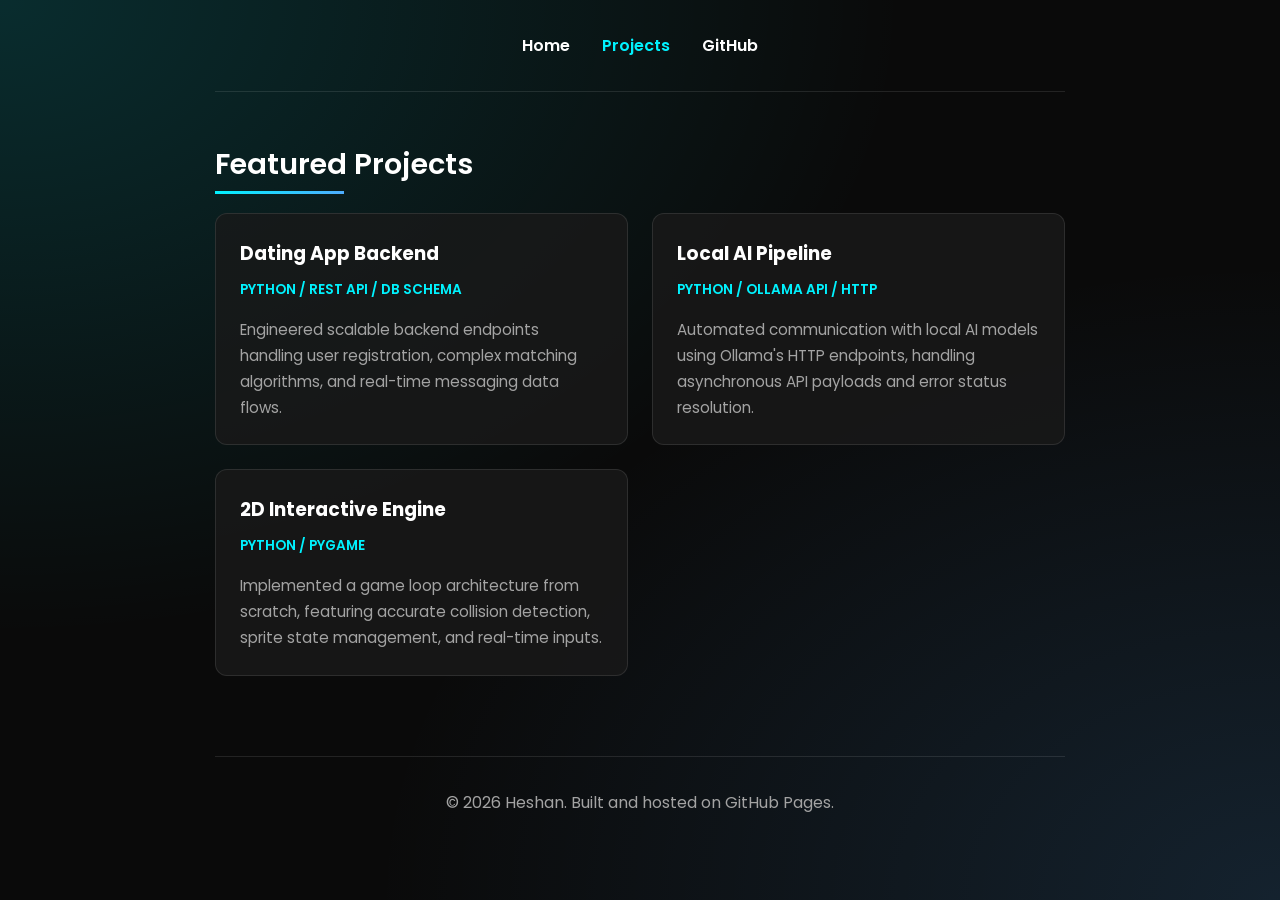
==== projects.html @ e976f36d "page update - add multi pages" ====
<!DOCTYPE html>
<html lang="en">
<head>
  <meta charset="UTF-8">
  <meta name="viewport" content="width=device-width, initial-scale=1.0">
  <title>Heshan | Projects</title>
  <link href="https://fonts.googleapis.com/css2?family=Poppins:wght@300;400;600;800&display=swap" rel="stylesheet">
  <link rel="stylesheet" href="style.css">
</head>
<body>
<div class="container">
  <nav>
    <a href="index.html">Home</a>
    <a href="projects.html" class="active">Projects</a>
    <a href="https://github.com/heshanbandara" target="_blank">GitHub</a>
  </nav>

  <section>
    <h2>Featured Projects</h2>
    <div class="project-grid">

      <div class="project-card">
        <h3 style="margin-bottom: 0.5rem;">Dating App Backend</h3>
        <div class="project-tech">PYTHON / REST API / DB SCHEMA</div>
        <p style="color: var(--text-muted); font-size: 0.95rem;">
          Engineered scalable backend endpoints handling user registration, complex matching algorithms, and real-time messaging data flows.
        </p>
      </div>

      <div class="project-card">
        <h3 style="margin-bottom: 0.5rem;">Local AI Pipeline</h3>
        <div class="project-tech">PYTHON / OLLAMA API / HTTP</div>
        <p style="color: var(--text-muted); font-size: 0.95rem;">
          Automated communication with local AI models using Ollama's HTTP endpoints, handling asynchronous API payloads and error status resolution.
        </p>
      </div>

      <div class="project-card">
        <h3 style="margin-bottom: 0.5rem;">2D Interactive Engine</h3>
        <div class="project-tech">PYTHON / PYGAME</div>
        <p style="color: var(--text-muted); font-size: 0.95rem;">
          Implemented a game loop architecture from scratch, featuring accurate collision detection, sprite state management, and real-time inputs.
        </p>
      </div>

    </div>
  </section>

  <footer>
    <p>&copy; 2026 Heshan. Built and hosted on GitHub Pages.</p>
  </footer>
</div>
</body>
</html>
---- style.css ----
:root {
    --bg-dark: #0a0a0a;
    --card-bg: rgba(25, 25, 25, 0.8);
    --text-main: #ffffff;
    --text-muted: #a3a3a3;
    --primary-gradient: linear-gradient(135deg, #00f2fe 0%, #4facfe 100%);
    --accent-color: #00f2fe;
    --border-color: rgba(255, 255, 255, 0.1);
}

* {
    box-sizing: border-box;
    margin: 0;
    padding: 0;
    font-family: 'Poppins', sans-serif;
}

body {
    background-color: var(--bg-dark);
    background-image:
            radial-gradient(at 0% 0%, rgba(0, 242, 254, 0.15) 0px, transparent 50%),
            radial-gradient(at 100% 100%, rgba(79, 172, 254, 0.15) 0px, transparent 50%);
    background-attachment: fixed;
    color: var(--text-main);
    line-height: 1.7;
    padding: 0 1rem;
}

/* Navigation Bar */
nav {
    display: flex;
    justify-content: center;
    gap: 2rem;
    padding: 2rem 0;
    border-bottom: 1px solid var(--border-color);
    margin-bottom: 3rem;
}

nav a {
    color: var(--text-main);
    text-decoration: none;
    font-weight: 600;
    transition: color 0.3s ease;
}

nav a:hover, nav a.active {
    color: var(--accent-color);
}

.container {
    max-width: 850px;
    margin: 0 auto;
    animation: fadeIn 1s ease-out;
}

@keyframes fadeIn {
    from { opacity: 0; transform: translateY(20px); }
    to { opacity: 1; transform: translateY(0); }
}

header h1 {
    font-size: 3.5rem;
    font-weight: 800;
    background: var(--primary-gradient);
    -webkit-background-clip: text;
    -webkit-text-fill-color: transparent;
    margin-bottom: 0.5rem;
}

header p.tagline {
    font-size: 1.2rem;
    color: var(--text-muted);
    margin-bottom: 1.5rem;
}

h2 {
    font-size: 1.8rem;
    margin-bottom: 1.5rem;
    font-weight: 600;
    display: inline-block;
    position: relative;
}

h2::after {
    content: '';
    position: absolute;
    width: 50%;
    height: 3px;
    bottom: -5px;
    left: 0;
    background: var(--primary-gradient);
}

/* Project Cards */
.project-grid {
    display: grid;
    grid-template-columns: repeat(auto-fit, minmax(300px, 1fr));
    gap: 1.5rem;
}

.project-card {
    background: var(--card-bg);
    border: 1px solid var(--border-color);
    border-radius: 12px;
    padding: 1.5rem;
    transition: all 0.4s ease;
}

.project-card:hover {
    transform: translateY(-10px);
    border-color: var(--accent-color);
    box-shadow: 0 10px 30px rgba(0, 0, 0, 0.5), 0 0 15px rgba(0, 242, 254, 0.1);
}

.project-tech {
    font-size: 0.85rem;
    color: var(--accent-color);
    margin-bottom: 1rem;
    font-weight: 600;
}

footer {
    text-align: center;
    margin-top: 5rem;
    padding: 2rem 0;
    border-top: 1px solid var(--border-color);
    color: var(--text-muted);
}
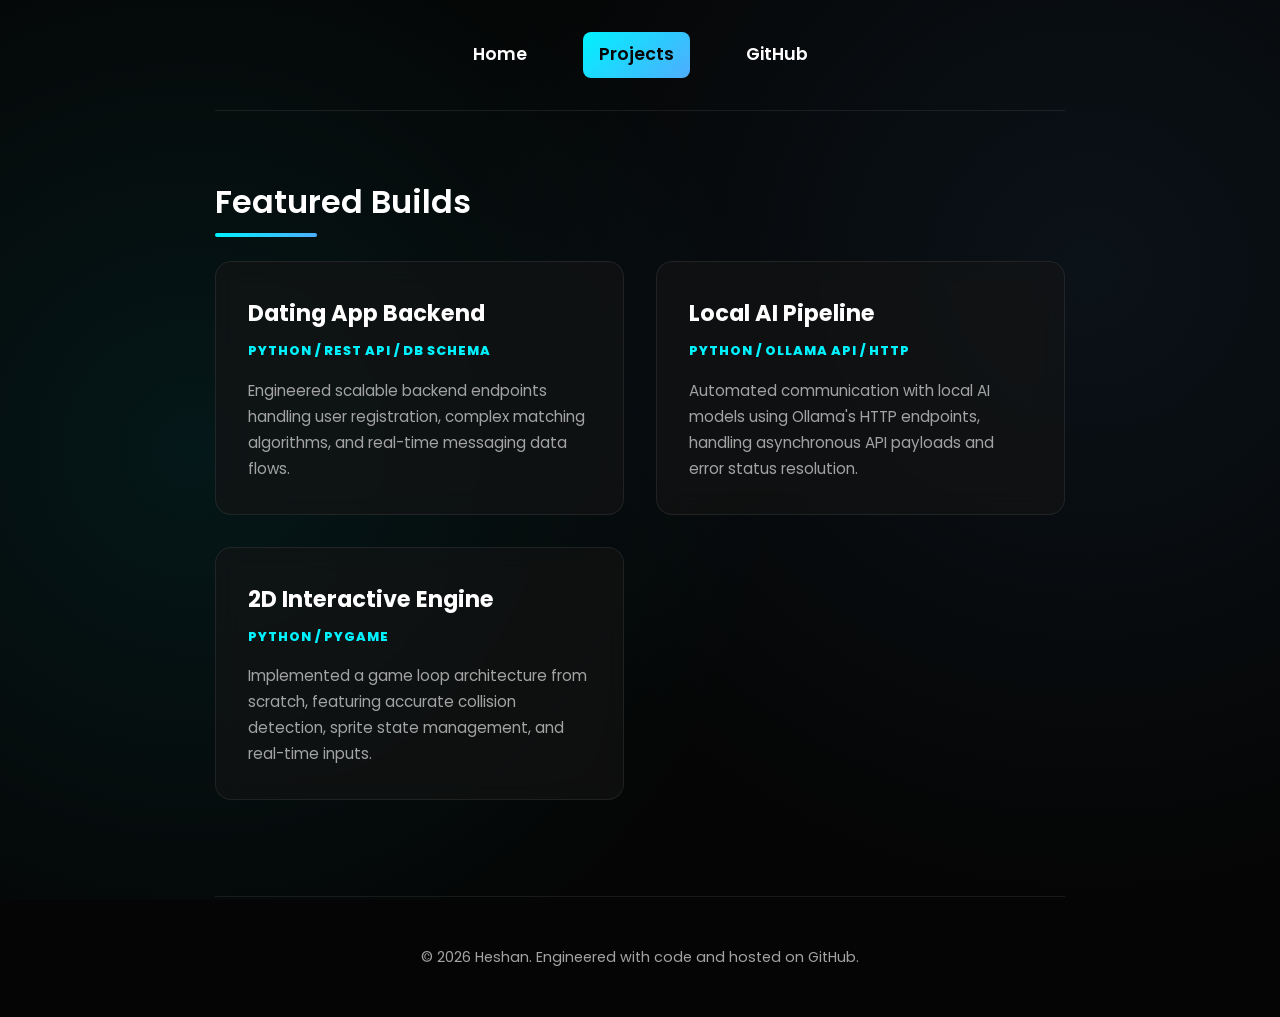
==== commit d184dcbc: "add loading animation" ====
--- a/projects.html
+++ b/projects.html
@@ -8,35 +8,58 @@
   <link rel="stylesheet" href="style.css">
 </head>
 <body>
+
+<!-- Loading Screen -->
+<div id="loader-wrapper">
+  <div class="loader"></div>
+</div>
+
 <div class="container">
-  <nav>
+  <!-- YOUR EXISTING NAV, HEADER, SECTION, ETC. STAY EXACTLY THE SAME HERE -->
+</div>
+
+<!-- Put this right before the closing </body> tag -->
+<script>
+  // Wait for the page to fully load
+  window.addEventListener('load', function() {
+    const loader = document.getElementById('loader-wrapper');
+    // Adding a 0.5s delay so the animation finishes nicely before fading out
+    setTimeout(() => {
+      loader.classList.add('loader-hidden');
+    }, 500);
+  });
+</script>
+
+
+<div class="container">
+  <nav class="animate-up">
     <a href="index.html">Home</a>
     <a href="projects.html" class="active">Projects</a>
     <a href="https://github.com/heshanbandara" target="_blank">GitHub</a>
   </nav>
 
   <section>
-    <h2>Featured Projects</h2>
+    <h2 class="animate-up" style="animation-delay: 0.2s;">Featured Builds</h2>
     <div class="project-grid">
 
-      <div class="project-card">
-        <h3 style="margin-bottom: 0.5rem;">Dating App Backend</h3>
+      <div class="project-card animate-up" style="animation-delay: 0.3s;">
+        <h3 style="margin-bottom: 0.5rem; font-size: 1.4rem;">Dating App Backend</h3>
         <div class="project-tech">PYTHON / REST API / DB SCHEMA</div>
         <p style="color: var(--text-muted); font-size: 0.95rem;">
           Engineered scalable backend endpoints handling user registration, complex matching algorithms, and real-time messaging data flows.
         </p>
       </div>
 
-      <div class="project-card">
-        <h3 style="margin-bottom: 0.5rem;">Local AI Pipeline</h3>
+      <div class="project-card animate-up" style="animation-delay: 0.5s;">
+        <h3 style="margin-bottom: 0.5rem; font-size: 1.4rem;">Local AI Pipeline</h3>
         <div class="project-tech">PYTHON / OLLAMA API / HTTP</div>
         <p style="color: var(--text-muted); font-size: 0.95rem;">
           Automated communication with local AI models using Ollama's HTTP endpoints, handling asynchronous API payloads and error status resolution.
         </p>
       </div>
 
-      <div class="project-card">
-        <h3 style="margin-bottom: 0.5rem;">2D Interactive Engine</h3>
+      <div class="project-card animate-up" style="animation-delay: 0.7s;">
+        <h3 style="margin-bottom: 0.5rem; font-size: 1.4rem;">2D Interactive Engine</h3>
         <div class="project-tech">PYTHON / PYGAME</div>
         <p style="color: var(--text-muted); font-size: 0.95rem;">
           Implemented a game loop architecture from scratch, featuring accurate collision detection, sprite state management, and real-time inputs.
@@ -46,8 +69,8 @@
     </div>
   </section>
 
-  <footer>
-    <p>&copy; 2026 Heshan. Built and hosted on GitHub Pages.</p>
+  <footer class="animate-up" style="animation-delay: 0.9s;">
+    <p>&copy; 2026 Heshan. Engineered with code and hosted on GitHub.</p>
   </footer>
 </div>
 </body>
--- a/style.css
+++ b/style.css
@@ -1,11 +1,11 @@
 :root {
-    --bg-dark: #0a0a0a;
-    --card-bg: rgba(25, 25, 25, 0.8);
+    --bg-dark: #050505;
+    --card-bg: rgba(20, 20, 20, 0.6);
     --text-main: #ffffff;
     --text-muted: #a3a3a3;
     --primary-gradient: linear-gradient(135deg, #00f2fe 0%, #4facfe 100%);
     --accent-color: #00f2fe;
-    --border-color: rgba(255, 255, 255, 0.1);
+    --border-color: rgba(255, 255, 255, 0.08);
 }
 
 * {
@@ -18,64 +18,90 @@
 body {
     background-color: var(--bg-dark);
     background-image:
-            radial-gradient(at 0% 0%, rgba(0, 242, 254, 0.15) 0px, transparent 50%),
-            radial-gradient(at 100% 100%, rgba(79, 172, 254, 0.15) 0px, transparent 50%);
+            radial-gradient(circle at 15% 50%, rgba(0, 242, 254, 0.08) 0%, transparent 50%),
+            radial-gradient(circle at 85% 30%, rgba(79, 172, 254, 0.08) 0%, transparent 50%);
     background-attachment: fixed;
     color: var(--text-main);
     line-height: 1.7;
     padding: 0 1rem;
-}
-
-/* Navigation Bar */
+    overflow-x: hidden;
+}
+
+/* Animations */
+@keyframes slideUpFade {
+    0% { opacity: 0; transform: translateY(40px); }
+    100% { opacity: 1; transform: translateY(0); }
+}
+
+@keyframes float {
+    0% { transform: translateY(0px); }
+    50% { transform: translateY(-8px); }
+    100% { transform: translateY(0px); }
+}
+
+@keyframes glowPulse {
+    0% { box-shadow: 0 0 5px rgba(0, 242, 254, 0.2); }
+    50% { box-shadow: 0 0 20px rgba(0, 242, 254, 0.6); }
+    100% { box-shadow: 0 0 5px rgba(0, 242, 254, 0.2); }
+}
+
+.container {
+    max-width: 850px;
+    margin: 0 auto;
+}
+
+/* Base slide-up class */
+.animate-up {
+    animation: slideUpFade 0.8s cubic-bezier(0.16, 1, 0.3, 1) forwards;
+    opacity: 0;
+}
+
+/* Navigation */
 nav {
     display: flex;
     justify-content: center;
-    gap: 2rem;
+    gap: 2.5rem;
     padding: 2rem 0;
     border-bottom: 1px solid var(--border-color);
-    margin-bottom: 3rem;
+    margin-bottom: 4rem;
 }
 
 nav a {
     color: var(--text-main);
     text-decoration: none;
     font-weight: 600;
-    transition: color 0.3s ease;
+    font-size: 1.1rem;
+    transition: all 0.3s ease;
+    padding: 0.5rem 1rem;
+    border-radius: 8px;
 }
 
 nav a:hover, nav a.active {
-    color: var(--accent-color);
-}
-
-.container {
-    max-width: 850px;
-    margin: 0 auto;
-    animation: fadeIn 1s ease-out;
-}
-
-@keyframes fadeIn {
-    from { opacity: 0; transform: translateY(20px); }
-    to { opacity: 1; transform: translateY(0); }
+    color: var(--bg-dark);
+    background: var(--primary-gradient);
+    animation: glowPulse 2s infinite;
 }
 
 header h1 {
-    font-size: 3.5rem;
+    font-size: 4rem;
     font-weight: 800;
     background: var(--primary-gradient);
     -webkit-background-clip: text;
     -webkit-text-fill-color: transparent;
     margin-bottom: 0.5rem;
+    letter-spacing: -1.5px;
 }
 
 header p.tagline {
-    font-size: 1.2rem;
+    font-size: 1.3rem;
     color: var(--text-muted);
-    margin-bottom: 1.5rem;
+    margin-bottom: 2rem;
+    font-weight: 300;
 }
 
 h2 {
-    font-size: 1.8rem;
-    margin-bottom: 1.5rem;
+    font-size: 2rem;
+    margin-bottom: 2rem;
     font-weight: 600;
     display: inline-block;
     position: relative;
@@ -84,45 +110,127 @@
 h2::after {
     content: '';
     position: absolute;
-    width: 50%;
-    height: 3px;
-    bottom: -5px;
+    width: 40%;
+    height: 4px;
+    bottom: -8px;
     left: 0;
     background: var(--primary-gradient);
-}
+    border-radius: 2px;
+}
+
+/* Skills Grid */
+.skills-grid {
+    display: flex;
+    flex-wrap: wrap;
+    gap: 1rem;
+    margin-top: 1rem;
+}
+
+.skill-badge {
+    background: var(--card-bg);
+    border: 1px solid var(--border-color);
+    padding: 0.8rem 1.5rem;
+    border-radius: 50px;
+    font-size: 0.95rem;
+    font-weight: 600;
+    color: var(--text-main);
+    backdrop-filter: blur(10px);
+    animation: float 4s ease-in-out infinite;
+    transition: all 0.3s ease;
+}
+
+.skill-badge:hover {
+    border-color: var(--accent-color);
+    transform: scale(1.1) !important;
+    color: var(--accent-color);
+}
+
+/* Stagger floating animations slightly */
+.skill-badge:nth-child(even) { animation-delay: 1s; }
+.skill-badge:nth-child(3n) { animation-delay: 2s; }
 
 /* Project Cards */
 .project-grid {
     display: grid;
-    grid-template-columns: repeat(auto-fit, minmax(300px, 1fr));
-    gap: 1.5rem;
+    grid-template-columns: repeat(auto-fit, minmax(320px, 1fr));
+    gap: 2rem;
 }
 
 .project-card {
     background: var(--card-bg);
     border: 1px solid var(--border-color);
-    border-radius: 12px;
-    padding: 1.5rem;
-    transition: all 0.4s ease;
+    border-radius: 16px;
+    padding: 2rem;
+    transition: all 0.4s cubic-bezier(0.175, 0.885, 0.32, 1.275);
+    backdrop-filter: blur(12px);
 }
 
 .project-card:hover {
-    transform: translateY(-10px);
+    transform: translateY(-12px) scale(1.02);
     border-color: var(--accent-color);
-    box-shadow: 0 10px 30px rgba(0, 0, 0, 0.5), 0 0 15px rgba(0, 242, 254, 0.1);
+    box-shadow: 0 15px 35px rgba(0, 0, 0, 0.6), 0 0 20px rgba(0, 242, 254, 0.15);
 }
 
 .project-tech {
-    font-size: 0.85rem;
+    font-size: 0.8rem;
     color: var(--accent-color);
     margin-bottom: 1rem;
-    font-weight: 600;
+    font-weight: 800;
+    letter-spacing: 1px;
 }
 
 footer {
     text-align: center;
-    margin-top: 5rem;
-    padding: 2rem 0;
+    margin-top: 6rem;
+    padding: 3rem 0;
     border-top: 1px solid var(--border-color);
     color: var(--text-muted);
+    font-size: 0.9rem;
+}
+/* --- Loading Screen --- */
+#loader-wrapper {
+    position: fixed;
+    top: 0;
+    left: 0;
+    width: 100vw;
+    height: 100vh;
+    background-color: var(--bg-dark);
+    display: flex;
+    justify-content: center;
+    align-items: center;
+    z-index: 9999;
+    transition: opacity 0.6s ease, visibility 0.6s ease;
+}
+
+/* High-tech double spinner */
+.loader {
+    width: 60px;
+    height: 60px;
+    border: 4px solid transparent;
+    border-top-color: #00f2fe;
+    border-bottom-color: #4facfe;
+    border-radius: 50%;
+    position: relative;
+    animation: loaderSpin 1.2s cubic-bezier(0.5, 0.1, 0.4, 0.9) infinite;
+}
+
+.loader::before {
+    content: '';
+    position: absolute;
+    top: 8px; left: 8px; right: 8px; bottom: 8px;
+    border: 3px solid transparent;
+    border-top-color: #4facfe;
+    border-radius: 50%;
+    animation: loaderSpin 2s linear infinite reverse;
+}
+
+@keyframes loaderSpin {
+    0% { transform: rotate(0deg); }
+    100% { transform: rotate(360deg); }
+}
+
+/* Class added by JavaScript to hide the loader */
+.loader-hidden {
+    opacity: 0;
+    visibility: hidden;
 }
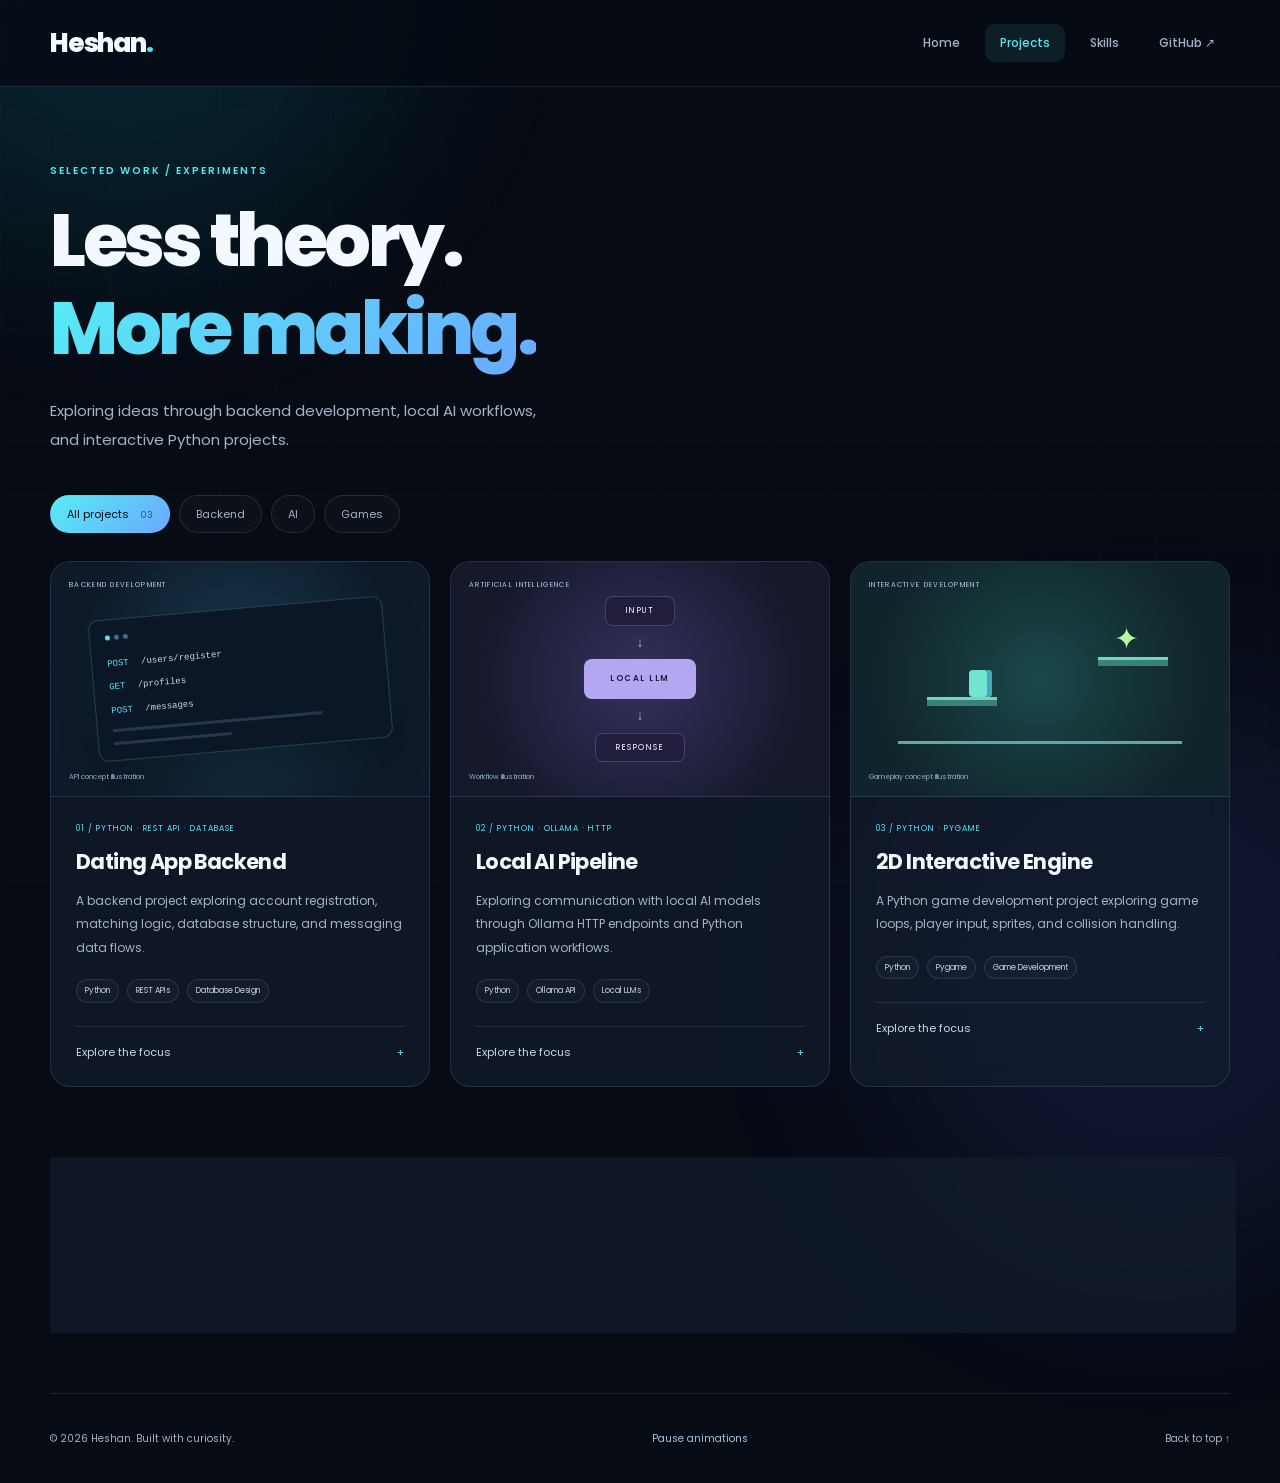
==== commit 6133da7d: "Upgrade portfolio design and animations" ====
--- a/projects.html
+++ b/projects.html
@@ -2,76 +2,264 @@
 <html lang="en">
 <head>
   <meta charset="UTF-8">
-  <meta name="viewport" content="width=device-width, initial-scale=1.0">
+  <meta name="viewport" content="width=device-width, initial-scale=1">
+  <meta
+    name="description"
+    content="Explore Heshan's backend, AI, and Python game development projects."
+  >
+  <meta name="theme-color" content="#070b14">
+
   <title>Heshan | Projects</title>
-  <link href="https://fonts.googleapis.com/css2?family=Poppins:wght@300;400;600;800&display=swap" rel="stylesheet">
-  <link rel="stylesheet" href="style.css">
+
+  <link rel="preconnect" href="https://fonts.googleapis.com">
+  <link rel="preconnect" href="https://fonts.gstatic.com" crossorigin>
+  <link
+    href="https://fonts.googleapis.com/css2?family=Poppins:wght@400;500;600;700;800&display=swap"
+    rel="stylesheet"
+  >
+
+  <link rel="stylesheet" href="style.css?v=2">
+  <script src="script.js?v=2" defer></script>
 </head>
+
 <body>
-
-<!-- Loading Screen -->
-<div id="loader-wrapper">
-  <div class="loader"></div>
-</div>
-
-<div class="container">
-  <!-- YOUR EXISTING NAV, HEADER, SECTION, ETC. STAY EXACTLY THE SAME HERE -->
-</div>
-
-<!-- Put this right before the closing </body> tag -->
-<script>
-  // Wait for the page to fully load
-  window.addEventListener('load', function() {
-    const loader = document.getElementById('loader-wrapper');
-    // Adding a 0.5s delay so the animation finishes nicely before fading out
-    setTimeout(() => {
-      loader.classList.add('loader-hidden');
-    }, 500);
-  });
-</script>
-
-
-<div class="container">
-  <nav class="animate-up">
-    <a href="index.html">Home</a>
-    <a href="projects.html" class="active">Projects</a>
-    <a href="https://github.com/heshanbandara" target="_blank">GitHub</a>
-  </nav>
-
-  <section>
-    <h2 class="animate-up" style="animation-delay: 0.2s;">Featured Builds</h2>
-    <div class="project-grid">
-
-      <div class="project-card animate-up" style="animation-delay: 0.3s;">
-        <h3 style="margin-bottom: 0.5rem; font-size: 1.4rem;">Dating App Backend</h3>
-        <div class="project-tech">PYTHON / REST API / DB SCHEMA</div>
-        <p style="color: var(--text-muted); font-size: 0.95rem;">
-          Engineered scalable backend endpoints handling user registration, complex matching algorithms, and real-time messaging data flows.
-        </p>
+  <a class="skip-link" href="#main">Skip to content</a>
+
+  <div class="ambient ambient-one" aria-hidden="true"></div>
+  <div class="ambient ambient-two" aria-hidden="true"></div>
+  <div class="scroll-progress" aria-hidden="true"></div>
+
+  <header class="site-header">
+    <div class="container nav-wrapper">
+      <a class="logo" href="index.html" aria-label="Heshan home">
+        Heshan<span>.</span>
+      </a>
+
+      <button
+        class="menu-toggle"
+        type="button"
+        aria-label="Open navigation"
+        aria-controls="main-nav"
+        aria-expanded="false"
+        hidden
+      >
+        ☰
+      </button>
+
+      <nav class="main-nav" id="main-nav" aria-label="Main navigation">
+        <a href="index.html">Home</a>
+        <a href="projects.html" aria-current="page">Projects</a>
+        <a href="index.html#skills">Skills</a>
+        <a
+          href="https://github.com/heshanbandara"
+          target="_blank"
+          rel="noopener noreferrer"
+        >
+          GitHub ↗
+        </a>
+      </nav>
+    </div>
+  </header>
+
+  <main class="container" id="main">
+    <section class="projects-header reveal">
+      <p class="eyebrow">SELECTED WORK / EXPERIMENTS</p>
+
+      <h1>
+        Less theory.<br>
+        <span class="gradient-text">More making.</span>
+      </h1>
+
+      <p class="hero-description">
+        Exploring ideas through backend development,
+        local AI workflows, and interactive Python projects.
+      </p>
+    </section>
+
+    <section class="projects-section" aria-labelledby="projects-title">
+      <h2 id="projects-title" class="sr-only">Projects</h2>
+
+      <div
+        class="project-filters reveal"
+        role="group"
+        aria-label="Filter projects"
+        hidden
+      >
+        <button type="button" data-filter="all" aria-pressed="true">
+          All projects <span>03</span>
+        </button>
+
+        <button type="button" data-filter="backend" aria-pressed="false">
+          Backend
+        </button>
+
+        <button type="button" data-filter="ai" aria-pressed="false">
+          AI
+        </button>
+
+        <button type="button" data-filter="games" aria-pressed="false">
+          Games
+        </button>
       </div>
 
-      <div class="project-card animate-up" style="animation-delay: 0.5s;">
-        <h3 style="margin-bottom: 0.5rem; font-size: 1.4rem;">Local AI Pipeline</h3>
-        <div class="project-tech">PYTHON / OLLAMA API / HTTP</div>
-        <p style="color: var(--text-muted); font-size: 0.95rem;">
-          Automated communication with local AI models using Ollama's HTTP endpoints, handling asynchronous API payloads and error status resolution.
-        </p>
+      <p class="sr-only" id="filter-status" role="status"></p>
+
+      <div class="project-grid">
+        <article class="project-card glass reveal" data-category="backend">
+          <div class="project-visual visual-backend" aria-hidden="true">
+            <span class="visual-tag">BACKEND DEVELOPMENT</span>
+
+            <div class="code-window">
+              <div class="window-dots"><i></i><i></i><i></i></div>
+              <p><span>POST</span> /users/register</p>
+              <p><span>GET</span> /profiles</p>
+              <p><span>POST</span> /messages</p>
+              <div class="code-line"></div>
+              <div class="code-line short"></div>
+            </div>
+
+            <span class="visual-label">API concept illustration</span>
+          </div>
+
+          <div class="project-content">
+            <p class="project-tech">01 / PYTHON · REST API · DATABASE</p>
+            <h3>Dating App Backend</h3>
+
+            <p>
+              A backend project exploring account registration,
+              matching logic, database structure, and messaging data flows.
+            </p>
+
+            <div class="project-tags">
+              <span>Python</span>
+              <span>REST APIs</span>
+              <span>Database Design</span>
+            </div>
+
+            <details class="project-more">
+              <summary>Explore the focus <span>+</span></summary>
+              <p>
+                Connecting application features to API endpoints and
+                structured data, with attention to validation and
+                maintainable backend logic.
+              </p>
+            </details>
+          </div>
+        </article>
+
+        <article class="project-card glass reveal" data-category="ai">
+          <div class="project-visual visual-ai" aria-hidden="true">
+            <span class="visual-tag">ARTIFICIAL INTELLIGENCE</span>
+
+            <div class="pipeline">
+              <span>INPUT</span>
+              <i>↓</i>
+              <span class="pipeline-core">LOCAL LLM</span>
+              <i>↓</i>
+              <span>RESPONSE</span>
+            </div>
+
+            <span class="visual-label">Workflow illustration</span>
+          </div>
+
+          <div class="project-content">
+            <p class="project-tech">02 / PYTHON · OLLAMA · HTTP</p>
+            <h3>Local AI Pipeline</h3>
+
+            <p>
+              Exploring communication with local AI models through
+              Ollama HTTP endpoints and Python application workflows.
+            </p>
+
+            <div class="project-tags">
+              <span>Python</span>
+              <span>Ollama API</span>
+              <span>Local LLMs</span>
+            </div>
+
+            <details class="project-more">
+              <summary>Explore the focus <span>+</span></summary>
+              <p>
+                Working with request payloads, asynchronous responses,
+                API errors, and the connection between an application
+                and a locally running model.
+              </p>
+            </details>
+          </div>
+        </article>
+
+        <article class="project-card glass reveal" data-category="games">
+          <div class="project-visual visual-game" aria-hidden="true">
+            <span class="visual-tag">INTERACTIVE DEVELOPMENT</span>
+
+            <div class="game-scene">
+              <span class="game-platform platform-one"></span>
+              <span class="game-platform platform-two"></span>
+              <span class="game-player"></span>
+              <span class="game-star">✦</span>
+            </div>
+
+            <span class="visual-label">Gameplay concept illustration</span>
+          </div>
+
+          <div class="project-content">
+            <p class="project-tech">03 / PYTHON · PYGAME</p>
+            <h3>2D Interactive Engine</h3>
+
+            <p>
+              A Python game development project exploring game loops,
+              player input, sprites, and collision handling.
+            </p>
+
+            <div class="project-tags">
+              <span>Python</span>
+              <span>Pygame</span>
+              <span>Game Development</span>
+            </div>
+
+            <details class="project-more">
+              <summary>Explore the focus <span>+</span></summary>
+              <p>
+                Understanding how rendering, movement, input handling,
+                and game state come together inside a real-time loop.
+              </p>
+            </details>
+          </div>
+        </article>
       </div>
-
-      <div class="project-card animate-up" style="animation-delay: 0.7s;">
-        <h3 style="margin-bottom: 0.5rem; font-size: 1.4rem;">2D Interactive Engine</h3>
-        <div class="project-tech">PYTHON / PYGAME</div>
-        <p style="color: var(--text-muted); font-size: 0.95rem;">
-          Implemented a game loop architecture from scratch, featuring accurate collision detection, sprite state management, and real-time inputs.
-        </p>
+    </section>
+
+    <section class="projects-cta glass reveal">
+      <div>
+        <p class="eyebrow">MORE IN THE MAKING</p>
+        <h2>Keep exploring.</h2>
+        <p>Find more projects and follow my learning on GitHub.</p>
       </div>
 
-    </div>
-  </section>
-
-  <footer class="animate-up" style="animation-delay: 0.9s;">
-    <p>&copy; 2026 Heshan. Engineered with code and hosted on GitHub.</p>
+      <a
+        class="button button-primary"
+        href="https://github.com/heshanbandara?tab=repositories"
+        target="_blank"
+        rel="noopener noreferrer"
+      >
+        Browse repositories <span>↗</span>
+      </a>
+    </section>
+  </main>
+
+  <footer class="container site-footer">
+    <p>© <span data-year>2026</span> Heshan. Built with curiosity.</p>
+
+    <button
+      class="motion-toggle"
+      type="button"
+      aria-pressed="false"
+      hidden
+    >
+      Pause animations
+    </button>
+
+    <a href="#main">Back to top ↑</a>
   </footer>
-</div>
 </body>
 </html>
--- a/style.css
+++ b/style.css
@@ -1,236 +1,1190 @@
 :root {
-    --bg-dark: #050505;
-    --card-bg: rgba(20, 20, 20, 0.6);
-    --text-main: #ffffff;
-    --text-muted: #a3a3a3;
-    --primary-gradient: linear-gradient(135deg, #00f2fe 0%, #4facfe 100%);
-    --accent-color: #00f2fe;
-    --border-color: rgba(255, 255, 255, 0.08);
+  color-scheme: dark;
+
+  --bg-dark: #070b14;
+  --card-bg: rgba(19, 29, 46, 0.7);
+  --text-main: #f4f8ff;
+  --text-muted: #a5b2c7;
+  --accent-color: #52e6f2;
+  --border-color: rgba(160, 194, 234, 0.15);
+
+  --primary-gradient: linear-gradient(135deg, #57edf5, #6aa8ff);
+  --ease: cubic-bezier(0.16, 1, 0.3, 1);
 }
 
 * {
-    box-sizing: border-box;
-    margin: 0;
-    padding: 0;
-    font-family: 'Poppins', sans-serif;
+  box-sizing: border-box;
+  margin: 0;
+  padding: 0;
+}
+
+html {
+  scroll-behavior: smooth;
+  scroll-padding-top: 100px;
 }
 
 body {
-    background-color: var(--bg-dark);
-    background-image:
-            radial-gradient(circle at 15% 50%, rgba(0, 242, 254, 0.08) 0%, transparent 50%),
-            radial-gradient(circle at 85% 30%, rgba(79, 172, 254, 0.08) 0%, transparent 50%);
-    background-attachment: fixed;
-    color: var(--text-main);
-    line-height: 1.7;
-    padding: 0 1rem;
-    overflow-x: hidden;
-}
-
-/* Animations */
-@keyframes slideUpFade {
-    0% { opacity: 0; transform: translateY(40px); }
-    100% { opacity: 1; transform: translateY(0); }
+  min-width: 280px;
+  background: var(--bg-dark);
+  color: var(--text-main);
+  font-family: "Poppins", sans-serif;
+  line-height: 1.7;
+  overflow-x: clip;
+}
+
+body::before {
+  content: "";
+  position: fixed;
+  inset: 0;
+  z-index: -1;
+  pointer-events: none;
+
+  background-image:
+    linear-gradient(rgba(120, 170, 220, 0.025) 1px, transparent 1px),
+    linear-gradient(90deg, rgba(120, 170, 220, 0.025) 1px, transparent 1px);
+  background-size: 55px 55px;
+}
+
+a {
+  color: inherit;
+  text-decoration: none;
+}
+
+button,
+input {
+  font: inherit;
+}
+
+button {
+  cursor: pointer;
+}
+
+button,
+a,
+summary {
+  -webkit-tap-highlight-color: transparent;
+}
+
+button:focus-visible,
+a:focus-visible,
+summary:focus-visible {
+  outline: 2px solid var(--accent-color);
+  outline-offset: 6px;
+}
+
+::selection {
+  background: #52e6f2;
+  color: #070b14;
+}
+
+[hidden] {
+  display: none !important;
+}
+
+.container {
+  width: min(1180px, calc(100% - 48px));
+  margin-inline: auto;
+}
+
+.sr-only {
+  position: absolute;
+  width: 1px;
+  height: 1px;
+  padding: 0;
+  margin: -1px;
+  overflow: hidden;
+  clip: rect(0, 0, 0, 0);
+  white-space: nowrap;
+  border: 0;
+}
+
+.skip-link {
+  position: fixed;
+  left: 20px;
+  top: 15px;
+  z-index: 100;
+  padding: 10px 18px;
+  background: var(--accent-color);
+  color: var(--bg-dark);
+  transform: translateY(-180%);
+}
+
+.skip-link:focus {
+  transform: none;
+}
+
+/* Ambient background */
+
+.ambient {
+  position: fixed;
+  width: 550px;
+  height: 550px;
+  border-radius: 50%;
+  filter: blur(100px);
+  opacity: 0.12;
+  pointer-events: none;
+  z-index: -1;
+  animation: ambientDrift 18s ease-in-out infinite alternate;
+}
+
+.ambient-one {
+  background: #00cde2;
+  top: -300px;
+  left: -150px;
+}
+
+.ambient-two {
+  background: #5769ff;
+  bottom: -350px;
+  right: -150px;
+  animation-delay: -8s;
+}
+
+.scroll-progress {
+  position: fixed;
+  inset: 0 auto auto 0;
+  width: 100%;
+  height: 3px;
+  background: var(--primary-gradient);
+  transform: scaleX(0);
+  transform-origin: left;
+  z-index: 60;
+}
+
+/* Navigation */
+
+.site-header {
+  position: sticky;
+  top: 0;
+  z-index: 40;
+  background: rgba(7, 11, 20, 0.84);
+  border-bottom: 1px solid var(--border-color);
+  backdrop-filter: blur(20px);
+  -webkit-backdrop-filter: blur(20px);
+}
+
+.nav-wrapper {
+  display: flex;
+  align-items: center;
+  justify-content: space-between;
+  min-height: 86px;
+  gap: 24px;
+}
+
+.logo {
+  font-size: 26px;
+  font-weight: 800;
+  letter-spacing: -1.2px;
+}
+
+.logo span {
+  color: var(--accent-color);
+}
+
+.main-nav {
+  display: flex;
+  align-items: center;
+  gap: 10px;
+}
+
+.main-nav a {
+  padding: 9px 15px;
+  border-radius: 10px;
+  color: var(--text-muted);
+  font-size: 12px;
+  font-weight: 500;
+  transition: color 0.25s, background 0.25s;
+}
+
+.main-nav a:hover,
+.main-nav a[aria-current="page"] {
+  background: rgba(82, 230, 242, 0.09);
+  color: var(--accent-color);
+}
+
+.menu-toggle {
+  display: none;
+  border: 1px solid var(--border-color);
+  border-radius: 9px;
+  background: var(--card-bg);
+  color: var(--text-main);
+  width: 42px;
+  height: 42px;
+  font-size: 21px;
+}
+
+/* Typography */
+
+h1,
+h2,
+h3 {
+  line-height: 1.2;
+}
+
+h1 {
+  font-size: clamp(45px, 5.7vw, 76px);
+  letter-spacing: -3.5px;
+  font-weight: 800;
+}
+
+h2 {
+  font-size: clamp(29px, 3.5vw, 44px);
+  letter-spacing: -1.8px;
+  font-weight: 600;
+}
+
+h2 span {
+  color: var(--accent-color);
+}
+
+h3 {
+  font-size: 21px;
+  letter-spacing: -0.6px;
+}
+
+.gradient-text {
+  color: var(--accent-color);
+  background: var(--primary-gradient);
+  background-clip: text;
+  -webkit-background-clip: text;
+  -webkit-text-fill-color: transparent;
+}
+
+.eyebrow {
+  color: var(--accent-color);
+  font-size: 10px;
+  font-weight: 600;
+  letter-spacing: 2px;
+  margin-bottom: 18px;
+}
+
+/* Hero */
+
+.hero {
+  display: grid;
+  grid-template-columns: 1.2fr 1fr;
+  align-items: center;
+  gap: 55px;
+  padding-block: 90px 75px;
+}
+
+.availability {
+  display: inline-flex;
+  align-items: center;
+  gap: 10px;
+  padding: 8px 12px;
+  border: 1px solid var(--border-color);
+  border-radius: 30px;
+  color: #bdcbe0;
+  background: rgba(255, 255, 255, 0.025);
+  font-size: 8px;
+  letter-spacing: 1px;
+  margin-bottom: 32px;
+}
+
+.status-dot {
+  display: inline-block;
+  width: 6px;
+  height: 6px;
+  border-radius: 50%;
+  background: #68e6b4;
+  box-shadow: 0 0 0 5px rgba(104, 230, 180, 0.08);
+}
+
+.hero-description {
+  color: var(--text-muted);
+  font-size: 15px;
+  line-height: 1.95;
+  max-width: 510px;
+  margin-top: 24px;
+}
+
+.hero-tags,
+.project-tags {
+  display: flex;
+  flex-wrap: wrap;
+  gap: 8px;
+}
+
+.hero-tags {
+  margin-top: 23px;
+}
+
+.hero-tags span,
+.project-tags span {
+  border: 1px solid var(--border-color);
+  border-radius: 25px;
+  padding: 6px 11px;
+  font-size: 9px;
+  color: #c3d0e3;
+  background: rgba(255, 255, 255, 0.025);
+}
+
+.hero-actions {
+  display: flex;
+  flex-wrap: wrap;
+  gap: 12px;
+  margin-top: 32px;
+}
+
+.button {
+  display: inline-flex;
+  align-items: center;
+  justify-content: center;
+  gap: 20px;
+  padding: 14px 21px;
+  min-height: 49px;
+  border: 1px solid transparent;
+  border-radius: 10px;
+  font-size: 12px;
+  font-weight: 600;
+  transition:
+    transform 0.3s var(--ease),
+    box-shadow 0.3s,
+    border-color 0.3s;
+}
+
+.button:hover {
+  transform: translateY(-4px);
+}
+
+.button-primary {
+  background: var(--primary-gradient);
+  color: #07111d;
+  box-shadow: 0 8px 28px rgba(54, 175, 235, 0.14);
+}
+
+.button-primary:hover {
+  box-shadow: 0 12px 35px rgba(54, 175, 235, 0.26);
+}
+
+.button-outline {
+  border-color: var(--border-color);
+  background: rgba(255, 255, 255, 0.02);
+}
+
+.button-outline:hover {
+  border-color: var(--accent-color);
+}
+
+.location {
+  margin-top: 24px;
+  font-size: 10px;
+  color: #8494ad;
+}
+
+/* Animated hero illustration */
+
+.hero-art {
+  position: relative;
+  aspect-ratio: 1;
+  min-width: 0;
+  border: 1px solid var(--border-color);
+  border-radius: 28px;
+  overflow: hidden;
+  isolation: isolate;
+
+  background:
+    radial-gradient(circle at center, rgba(28, 159, 190, 0.14), transparent 65%),
+    linear-gradient(145deg, #101b2c, #090e19);
+
+  box-shadow:
+    inset 0 1px rgba(255, 255, 255, 0.04),
+    0 30px 80px rgba(0, 0, 0, 0.25);
+}
+
+.hero-art::before {
+  content: "";
+  position: absolute;
+  inset: 0;
+  z-index: -1;
+  background-image:
+    linear-gradient(rgba(110, 195, 225, 0.05) 1px, transparent 1px),
+    linear-gradient(90deg, rgba(110, 195, 225, 0.05) 1px, transparent 1px);
+  background-size: 30px 30px;
+}
+
+.core {
+  position: absolute;
+  inset: 50% auto auto 50%;
+  transform: translate(-50%, -55%);
+  font-size: clamp(80px, 10vw, 145px);
+  font-weight: 800;
+  line-height: 1;
+  color: #c5f8ff;
+  text-shadow: 0 0 50px rgba(82, 230, 242, 0.2);
+}
+
+.core span {
+  color: var(--accent-color);
+}
+
+.orbit {
+  position: absolute;
+  width: 70%;
+  height: 70%;
+  left: 15%;
+  top: 12%;
+  border: 1px solid rgba(82, 230, 242, 0.25);
+  border-radius: 50%;
+  animation: orbitSpin 22s linear infinite;
+}
+
+.orbit::before {
+  content: "";
+  position: absolute;
+  top: 12%;
+  left: 12%;
+  width: 7px;
+  height: 7px;
+  border-radius: 50%;
+  background: var(--accent-color);
+  box-shadow: 0 0 20px rgba(82, 230, 242, 0.6);
+}
+
+.orbit-two {
+  width: 84%;
+  height: 42%;
+  left: 8%;
+  top: 27%;
+  animation-duration: 28s;
+  animation-direction: reverse;
+  border-color: rgba(121, 145, 255, 0.35);
+}
+
+.orbit-three {
+  width: 42%;
+  height: 84%;
+  left: 29%;
+  top: 6%;
+  animation-duration: 32s;
+}
+
+.floating-label {
+  position: absolute;
+  padding: 8px 12px;
+  border: 1px solid var(--border-color);
+  border-radius: 8px;
+  background: rgba(14, 25, 43, 0.9);
+  color: #c4e8fb;
+  font-size: 9px;
+  letter-spacing: 1px;
+  animation: float 5s ease-in-out infinite;
+}
+
+.label-ai {
+  top: 20%;
+  left: 10%;
+}
+
+.label-code {
+  right: 8%;
+  top: 43%;
+  animation-delay: -2s;
+}
+
+.label-create {
+  left: 20%;
+  bottom: 22%;
+  animation-delay: -3s;
+}
+
+.art-caption {
+  position: absolute;
+  bottom: 23px;
+  left: 0;
+  right: 0;
+  display: flex;
+  justify-content: center;
+  align-items: center;
+  gap: 10px;
+  font-size: 8px;
+  letter-spacing: 2px;
+  color: #8da8c4;
+}
+
+/* Shared sections */
+
+.section {
+  padding-block: 55px;
+}
+
+.section-heading {
+  display: flex;
+  align-items: end;
+  justify-content: space-between;
+  gap: 25px;
+  margin-bottom: 30px;
+}
+
+.section-heading > p {
+  font-size: 11px;
+  max-width: 230px;
+  color: var(--text-muted);
+}
+
+.glass {
+  background: var(--card-bg);
+  border: 1px solid var(--border-color);
+  backdrop-filter: blur(12px);
+  -webkit-backdrop-filter: blur(12px);
+}
+
+.about-grid,
+.skills-layout {
+  display: grid;
+  grid-template-columns: 1fr 1fr;
+  gap: 20px;
+}
+
+.about-card,
+.skill-group {
+  border-radius: 20px;
+  padding: 32px;
+}
+
+.about-card {
+  transition: transform 0.35s var(--ease), border-color 0.35s;
+}
+
+.about-card:hover {
+  transform: translateY(-5px);
+  border-color: rgba(82, 230, 242, 0.35);
+}
+
+.card-icon {
+  display: grid;
+  place-items: center;
+  width: 45px;
+  height: 45px;
+  border-radius: 12px;
+  color: var(--accent-color);
+  background: rgba(82, 230, 242, 0.08);
+  margin-bottom: 25px;
+  font-size: 24px;
+}
+
+.about-card p {
+  font-size: 13px;
+  color: var(--text-muted);
+  margin-top: 17px;
+  line-height: 1.95;
+}
+
+.skill-number {
+  display: block;
+  color: #7595b4;
+  font-size: 9px;
+  letter-spacing: 1.5px;
+  margin-bottom: 15px;
+}
+
+.skills-grid {
+  display: flex;
+  flex-wrap: wrap;
+  gap: 9px;
+  margin-top: 23px;
+}
+
+.skill-badge {
+  border: 1px solid var(--border-color);
+  border-radius: 9px;
+  padding: 9px 13px;
+  font-size: 11px;
+  background: rgba(255, 255, 255, 0.025);
+  transition: transform 0.25s, color 0.25s, border-color 0.25s;
+}
+
+.skill-badge:hover {
+  transform: translateY(-4px);
+  color: var(--accent-color);
+  border-color: var(--accent-color);
+}
+
+.skill-group-wide {
+  grid-column: 1 / -1;
+}
+
+.contact-panel {
+  padding: 55px;
+  border-radius: 24px;
+  text-align: center;
+  background:
+    radial-gradient(ellipse at top, rgba(82, 230, 242, 0.1), transparent 65%),
+    var(--card-bg);
+}
+
+.contact-panel > p:not(.eyebrow) {
+  color: var(--text-muted);
+  max-width: 500px;
+  margin: 22px auto 27px;
+  font-size: 13px;
+}
+
+/* Projects page */
+
+.projects-header {
+  padding-block: 75px 40px;
+}
+
+.projects-section {
+  padding-bottom: 30px;
+}
+
+.project-filters {
+  display: flex;
+  flex-wrap: wrap;
+  gap: 9px;
+  margin-bottom: 28px;
+}
+
+.project-filters button {
+  color: var(--text-muted);
+  background: rgba(255, 255, 255, 0.025);
+  border: 1px solid var(--border-color);
+  border-radius: 25px;
+  padding: 9px 16px;
+  font-size: 11px;
+  transition: color 0.25s, background 0.25s, border-color 0.25s;
+}
+
+.project-filters button span {
+  margin-left: 9px;
+  opacity: 0.6;
+  font-size: 9px;
+}
+
+.project-filters button:hover {
+  border-color: var(--accent-color);
+}
+
+.project-filters button[aria-pressed="true"] {
+  background: var(--primary-gradient);
+  color: #07111d;
+  border-color: transparent;
+}
+
+.project-grid {
+  display: grid;
+  grid-template-columns: repeat(3, minmax(0, 1fr));
+  gap: 20px;
+}
+
+.project-card {
+  min-width: 0;
+  border-radius: 20px;
+  overflow: hidden;
+  transition:
+    transform 0.4s var(--ease),
+    border-color 0.3s,
+    box-shadow 0.3s;
+}
+
+.project-card:hover {
+  transform: translateY(-7px);
+  border-color: rgba(82, 230, 242, 0.4);
+  box-shadow: 0 20px 50px rgba(0, 0, 0, 0.25);
+}
+
+.project-visual {
+  height: 235px;
+  position: relative;
+  overflow: hidden;
+  display: grid;
+  place-items: center;
+  border-bottom: 1px solid var(--border-color);
+}
+
+.visual-backend {
+  background: radial-gradient(circle at center, #183f54, #0e1a2a 75%);
+}
+
+.visual-ai {
+  background: radial-gradient(circle at center, #33325d, #16182c 75%);
+}
+
+.visual-game {
+  background: radial-gradient(circle at center, #1a4848, #10242b 75%);
+}
+
+.visual-tag,
+.visual-label {
+  position: absolute;
+  left: 18px;
+  font-size: 7px;
+  letter-spacing: 1.3px;
+  color: #a9c5d9;
+}
+
+.visual-tag {
+  top: 17px;
+}
+
+.visual-label {
+  bottom: 13px;
+  letter-spacing: 0;
+  color: #8babc0;
+}
+
+.code-window {
+  width: 78%;
+  padding: 15px;
+  border: 1px solid #79cae63b;
+  border-radius: 10px;
+  background: #0b1627;
+  transform: rotate(-5deg);
+  transition: transform 0.5s var(--ease);
+  box-shadow: 0 20px 35px #0004;
+}
+
+.project-card:hover .code-window {
+  transform: rotate(0) translateY(-4px);
+}
+
+.window-dots {
+  display: flex;
+  gap: 4px;
+  margin-bottom: 17px;
+}
+
+.window-dots i {
+  width: 5px;
+  height: 5px;
+  border-radius: 50%;
+  background: #406b87;
+}
+
+.window-dots i:first-child {
+  background: #52e6f2;
+}
+
+.code-window p {
+  font-family: monospace;
+  font-size: 9px;
+  margin-bottom: 8px;
+  color: #c8d9ed;
+}
+
+.code-window p span {
+  color: #52e6f2;
+  margin-right: 7px;
+}
+
+.code-line {
+  width: 80%;
+  height: 3px;
+  background: #25384e;
+  margin-top: 10px;
+}
+
+.code-line.short {
+  width: 45%;
+}
+
+.pipeline {
+  display: flex;
+  flex-direction: column;
+  align-items: center;
+  gap: 5px;
+}
+
+.pipeline > span {
+  border: 1px solid #b9a5ff40;
+  border-radius: 8px;
+  padding: 7px 20px;
+  font-size: 8px;
+  letter-spacing: 1.5px;
+  background: #201e3b;
+}
+
+.pipeline > .pipeline-core {
+  background: #b5a6f2;
+  color: #221c42;
+  font-weight: 600;
+  padding: 12px 25px;
+  animation: float 5s ease-in-out infinite;
+}
+
+.pipeline i {
+  font-style: normal;
+  color: #b5a6f2;
+  font-size: 14px;
+}
+
+.game-scene {
+  width: 75%;
+  height: 130px;
+  position: relative;
+  border-bottom: 3px solid #5aaba3;
+}
+
+.game-platform {
+  position: absolute;
+  width: 70px;
+  height: 9px;
+  background: #3b807c;
+  border-top: 3px solid #72d7b5;
+}
+
+.platform-one {
+  left: 10%;
+  bottom: 35px;
+}
+
+.platform-two {
+  right: 5%;
+  bottom: 75px;
+}
+
+.game-player {
+  position: absolute;
+  left: 25%;
+  bottom: 44px;
+  width: 23px;
+  height: 27px;
+  border-radius: 4px;
+  background: #73e4d1;
+  box-shadow: inset -5px 0 #48a9b8;
+  animation: float 3s ease-in-out infinite;
+}
+
+.game-star {
+  position: absolute;
+  right: 15%;
+  top: 0;
+  font-size: 30px;
+  color: #b5f7a2;
+}
+
+.project-content {
+  padding: 25px;
+}
+
+.project-tech {
+  color: var(--accent-color);
+  font-size: 8px;
+  letter-spacing: 1px;
+  margin-bottom: 13px;
+}
+
+.project-content h3 {
+  font-size: 21px;
+}
+
+.project-content > p:not(.project-tech),
+.project-more p {
+  color: var(--text-muted);
+  font-size: 12px;
+  line-height: 1.95;
+  margin-top: 15px;
+}
+
+.project-tags {
+  margin-top: 20px;
+}
+
+.project-tags span {
+  font-size: 8px;
+  padding: 4px 8px;
+}
+
+.project-more {
+  border-top: 1px solid var(--border-color);
+  margin-top: 23px;
+  padding-top: 16px;
+}
+
+.project-more summary {
+  cursor: pointer;
+  list-style: none;
+  display: flex;
+  justify-content: space-between;
+  font-size: 11px;
+  color: #c7d7e9;
+}
+
+.project-more summary::-webkit-details-marker {
+  display: none;
+}
+
+.project-more summary span {
+  color: var(--accent-color);
+  transition: transform 0.25s;
+}
+
+.project-more[open] summary span {
+  transform: rotate(45deg);
+}
+
+.projects-cta {
+  display: flex;
+  align-items: center;
+  justify-content: space-between;
+  gap: 30px;
+  padding: 35px;
+  border-radius: 20px;
+  margin-block: 40px 60px;
+}
+
+.projects-cta h2 {
+  font-size: 30px;
+}
+
+.projects-cta p:not(.eyebrow) {
+  font-size: 12px;
+  margin-top: 12px;
+  color: var(--text-muted);
+}
+
+/* Footer and motion */
+
+.site-footer {
+  border-top: 1px solid var(--border-color);
+  padding-block: 28px;
+  margin-top: 35px;
+  display: flex;
+  align-items: center;
+  justify-content: space-between;
+  gap: 20px;
+  color: var(--text-muted);
+  font-size: 10px;
+}
+
+.motion-toggle {
+  border: 0;
+  background: none;
+  color: #9dc7df;
+  font-size: 10px;
+  padding: 8px;
+}
+
+/* Content remains visible if JavaScript is unavailable. */
+
+.motion-ready .reveal {
+  opacity: 0;
+  transform: translateY(25px);
+  transition: opacity 0.75s var(--ease), transform 0.75s var(--ease);
+}
+
+.motion-ready .reveal.is-visible {
+  opacity: 1;
+  transform: none;
+}
+
+.motion-paused *,
+.motion-paused *::before,
+.motion-paused *::after {
+  animation-play-state: paused !important;
+}
+
+.motion-paused .reveal {
+  opacity: 1;
+  transform: none;
+  transition: none;
+}
+
+html.motion-paused {
+  scroll-behavior: auto;
+}
+
+@keyframes orbitSpin {
+  to {
+    transform: rotate(360deg);
+  }
 }
 
 @keyframes float {
-    0% { transform: translateY(0px); }
-    50% { transform: translateY(-8px); }
-    100% { transform: translateY(0px); }
-}
-
-@keyframes glowPulse {
-    0% { box-shadow: 0 0 5px rgba(0, 242, 254, 0.2); }
-    50% { box-shadow: 0 0 20px rgba(0, 242, 254, 0.6); }
-    100% { box-shadow: 0 0 5px rgba(0, 242, 254, 0.2); }
-}
-
-.container {
-    max-width: 850px;
-    margin: 0 auto;
-}
-
-/* Base slide-up class */
-.animate-up {
-    animation: slideUpFade 0.8s cubic-bezier(0.16, 1, 0.3, 1) forwards;
-    opacity: 0;
-}
-
-/* Navigation */
-nav {
+  50% {
+    transform: translateY(-9px);
+  }
+}
+
+@keyframes ambientDrift {
+  to {
+    transform: translate(60px, 45px);
+  }
+}
+
+/* Tablet */
+
+@media (max-width: 1000px) {
+  .hero {
+    gap: 30px;
+  }
+
+  h1 {
+    font-size: 54px;
+    letter-spacing: -2.5px;
+  }
+
+  .project-grid {
+    grid-template-columns: repeat(2, minmax(0, 1fr));
+  }
+
+  .hero-description {
+    font-size: 13px;
+  }
+}
+
+/* Mobile */
+
+@media (max-width: 700px) {
+  .container {
+    width: calc(100% - 36px);
+  }
+
+  .nav-wrapper {
+    min-height: 72px;
+    flex-wrap: wrap;
+    gap: 0;
+  }
+
+  .logo {
+    font-size: 24px;
+  }
+
+  .menu-toggle:not([hidden]) {
+    display: block;
+  }
+
+  .main-nav {
+    width: 100%;
+    justify-content: center;
+    flex-wrap: wrap;
+    padding-block: 12px;
+    gap: 5px;
+  }
+
+  .nav-enhanced .main-nav {
+    display: none;
+  }
+
+  .nav-enhanced .main-nav.is-open {
     display: flex;
-    justify-content: center;
-    gap: 2.5rem;
-    padding: 2rem 0;
-    border-bottom: 1px solid var(--border-color);
-    margin-bottom: 4rem;
-}
-
-nav a {
-    color: var(--text-main);
-    text-decoration: none;
-    font-weight: 600;
-    font-size: 1.1rem;
-    transition: all 0.3s ease;
-    padding: 0.5rem 1rem;
-    border-radius: 8px;
-}
-
-nav a:hover, nav a.active {
-    color: var(--bg-dark);
-    background: var(--primary-gradient);
-    animation: glowPulse 2s infinite;
-}
-
-header h1 {
-    font-size: 4rem;
-    font-weight: 800;
-    background: var(--primary-gradient);
-    -webkit-background-clip: text;
-    -webkit-text-fill-color: transparent;
-    margin-bottom: 0.5rem;
-    letter-spacing: -1.5px;
-}
-
-header p.tagline {
-    font-size: 1.3rem;
-    color: var(--text-muted);
-    margin-bottom: 2rem;
-    font-weight: 300;
-}
-
-h2 {
-    font-size: 2rem;
-    margin-bottom: 2rem;
-    font-weight: 600;
-    display: inline-block;
-    position: relative;
-}
-
-h2::after {
-    content: '';
-    position: absolute;
-    width: 40%;
-    height: 4px;
-    bottom: -8px;
-    left: 0;
-    background: var(--primary-gradient);
-    border-radius: 2px;
-}
-
-/* Skills Grid */
-.skills-grid {
-    display: flex;
+  }
+
+  .main-nav a {
+    font-size: 11px;
+    padding: 10px 12px;
+  }
+
+  .hero {
+    grid-template-columns: 1fr;
+    padding-block: 45px 35px;
+    gap: 35px;
+  }
+
+  h1 {
+    font-size: clamp(39px, 9vw, 60px);
+    letter-spacing: -2px;
+  }
+
+  .availability {
+    font-size: 7px;
+    letter-spacing: 0.6px;
+    margin-bottom: 25px;
+  }
+
+  .hero-description {
+    font-size: 13px;
+    margin-top: 20px;
+  }
+
+  .hero-art {
+    width: 100%;
+    max-width: 430px;
+    margin-inline: auto;
+  }
+
+  .hero-tags span {
+    font-size: 8px;
+    padding: 6px 9px;
+  }
+
+  .button {
+    font-size: 11px;
+    padding: 13px 17px;
+    gap: 12px;
+  }
+
+  .section {
+    padding-block: 38px;
+  }
+
+  .section-heading {
+    align-items: start;
+    flex-direction: column;
+    gap: 15px;
+  }
+
+  .about-grid,
+  .skills-layout,
+  .project-grid {
+    grid-template-columns: 1fr;
+  }
+
+  .about-card,
+  .skill-group {
+    padding: 25px;
+  }
+
+  .skill-group-wide {
+    grid-column: auto;
+  }
+
+  .contact-panel {
+    padding: 35px 22px;
+  }
+
+  .contact-panel h2 {
+    font-size: 29px;
+  }
+
+  .projects-header {
+    padding-block: 45px 30px;
+  }
+
+  .project-visual {
+    height: 245px;
+  }
+
+  .projects-cta {
+    padding: 28px;
+    align-items: start;
+    flex-direction: column;
+  }
+
+  .site-footer {
     flex-wrap: wrap;
-    gap: 1rem;
-    margin-top: 1rem;
-}
-
-.skill-badge {
-    background: var(--card-bg);
-    border: 1px solid var(--border-color);
-    padding: 0.8rem 1.5rem;
-    border-radius: 50px;
-    font-size: 0.95rem;
-    font-weight: 600;
-    color: var(--text-main);
-    backdrop-filter: blur(10px);
-    animation: float 4s ease-in-out infinite;
-    transition: all 0.3s ease;
-}
-
-.skill-badge:hover {
-    border-color: var(--accent-color);
-    transform: scale(1.1) !important;
-    color: var(--accent-color);
-}
-
-/* Stagger floating animations slightly */
-.skill-badge:nth-child(even) { animation-delay: 1s; }
-.skill-badge:nth-child(3n) { animation-delay: 2s; }
-
-/* Project Cards */
-.project-grid {
-    display: grid;
-    grid-template-columns: repeat(auto-fit, minmax(320px, 1fr));
-    gap: 2rem;
-}
-
-.project-card {
-    background: var(--card-bg);
-    border: 1px solid var(--border-color);
-    border-radius: 16px;
-    padding: 2rem;
-    transition: all 0.4s cubic-bezier(0.175, 0.885, 0.32, 1.275);
-    backdrop-filter: blur(12px);
-}
-
-.project-card:hover {
-    transform: translateY(-12px) scale(1.02);
-    border-color: var(--accent-color);
-    box-shadow: 0 15px 35px rgba(0, 0, 0, 0.6), 0 0 20px rgba(0, 242, 254, 0.15);
-}
-
-.project-tech {
-    font-size: 0.8rem;
-    color: var(--accent-color);
-    margin-bottom: 1rem;
-    font-weight: 800;
-    letter-spacing: 1px;
-}
-
-footer {
-    text-align: center;
-    margin-top: 6rem;
-    padding: 3rem 0;
-    border-top: 1px solid var(--border-color);
-    color: var(--text-muted);
-    font-size: 0.9rem;
-}
-/* --- Loading Screen --- */
-#loader-wrapper {
-    position: fixed;
-    top: 0;
-    left: 0;
-    width: 100vw;
-    height: 100vh;
-    background-color: var(--bg-dark);
-    display: flex;
-    justify-content: center;
-    align-items: center;
-    z-index: 9999;
-    transition: opacity 0.6s ease, visibility 0.6s ease;
-}
-
-/* High-tech double spinner */
-.loader {
-    width: 60px;
-    height: 60px;
-    border: 4px solid transparent;
-    border-top-color: #00f2fe;
-    border-bottom-color: #4facfe;
-    border-radius: 50%;
-    position: relative;
-    animation: loaderSpin 1.2s cubic-bezier(0.5, 0.1, 0.4, 0.9) infinite;
-}
-
-.loader::before {
-    content: '';
-    position: absolute;
-    top: 8px; left: 8px; right: 8px; bottom: 8px;
-    border: 3px solid transparent;
-    border-top-color: #4facfe;
-    border-radius: 50%;
-    animation: loaderSpin 2s linear infinite reverse;
-}
-
-@keyframes loaderSpin {
-    0% { transform: rotate(0deg); }
-    100% { transform: rotate(360deg); }
-}
-
-/* Class added by JavaScript to hide the loader */
-.loader-hidden {
-    opacity: 0;
-    visibility: hidden;
+    font-size: 9px;
+  }
+
+  .site-footer > p {
+    width: 100%;
+  }
+}
+
+@media (prefers-reduced-motion: reduce) {
+  html {
+    scroll-behavior: auto;
+  }
+
+  *,
+  *::before,
+  *::after {
+    animation: none !important;
+    transition: none !important;
+  }
+
+  .motion-ready .reveal {
+    opacity: 1;
+    transform: none;
+  }
+
+  .button:hover,
+  .about-card:hover,
+  .project-card:hover,
+  .skill-badge:hover {
+    transform: none;
+  }
 }
